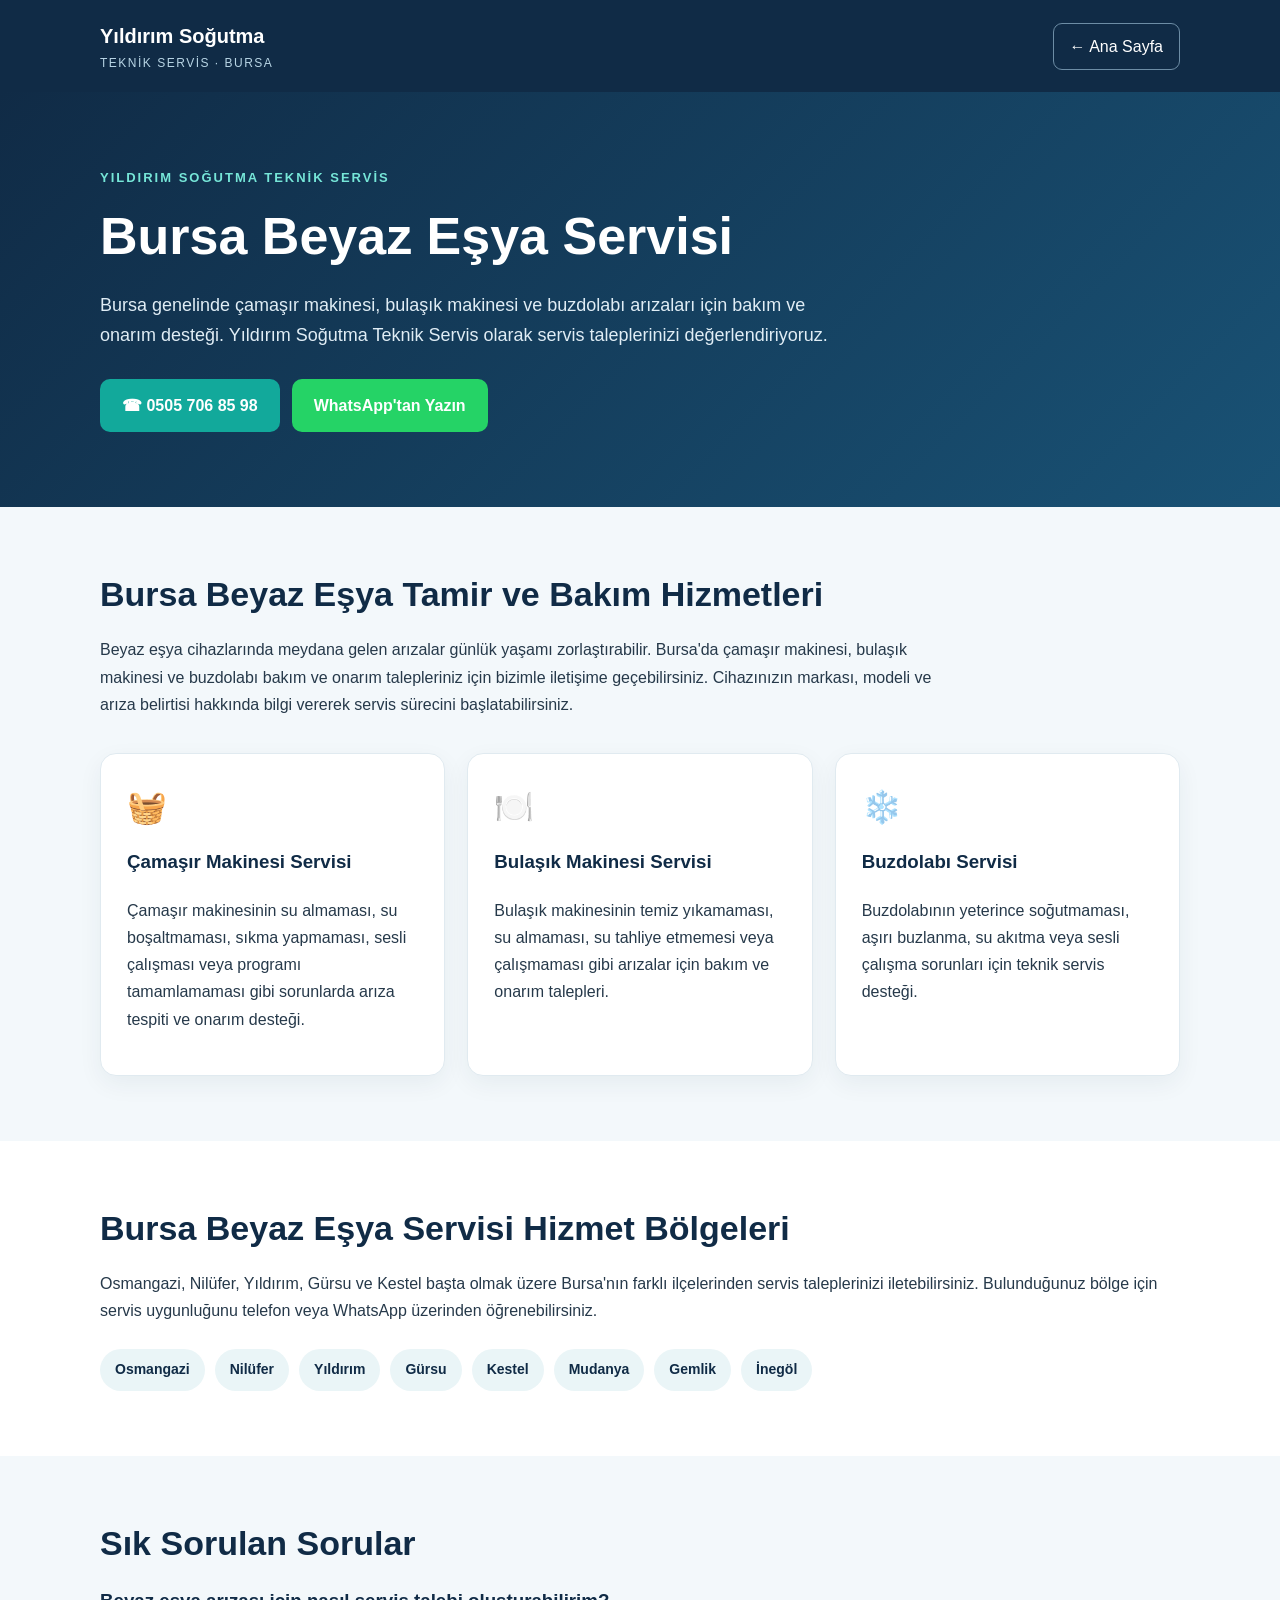
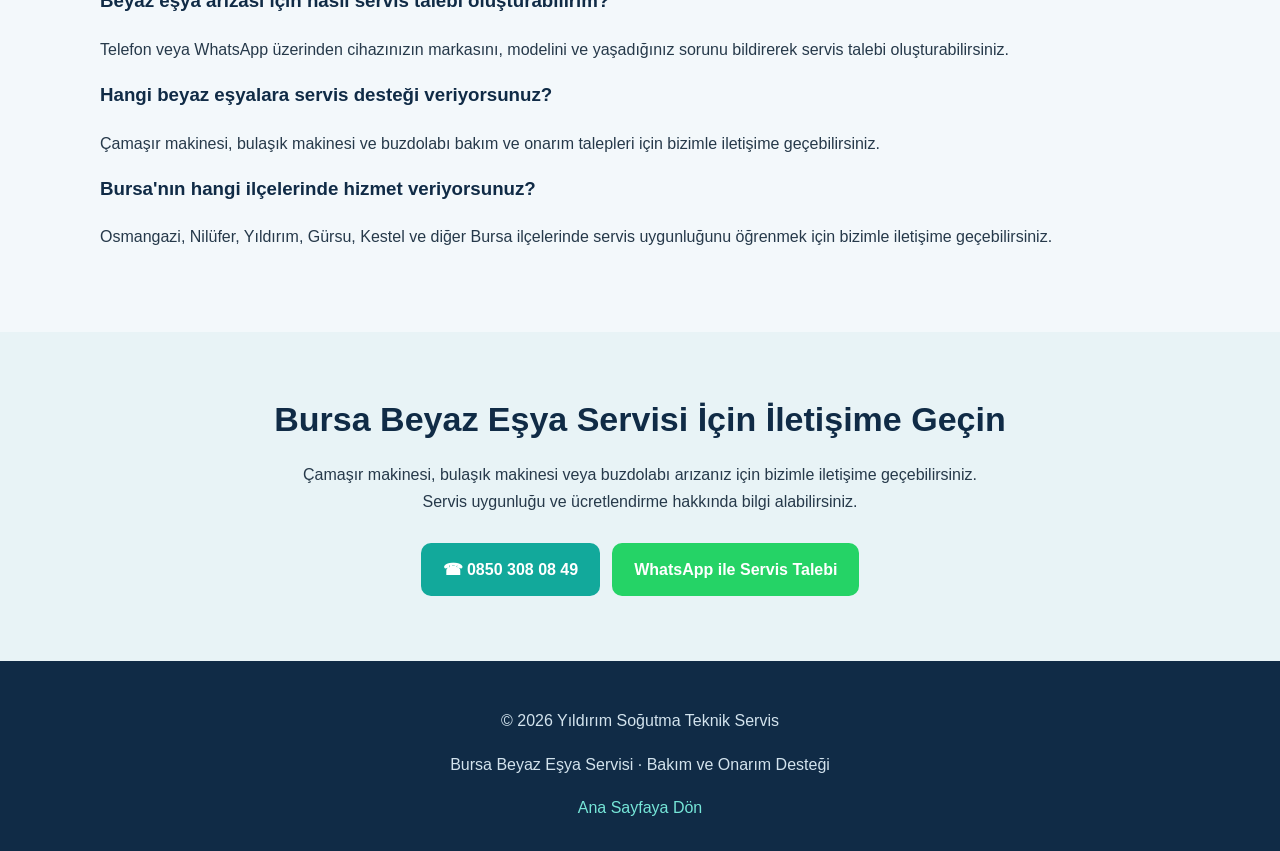
==== beyaz-esya-servisi.html @ d445e80f "Create beyaz-esya-servisi.html" ====
<!DOCTYPE html>
<html lang="tr">
<head>
  <meta charset="UTF-8">
  <meta name="viewport" content="width=device-width, initial-scale=1">

  <title>Bursa Beyaz Eşya Servisi | Yıldırım Soğutma Teknik Servis</title>

  <meta name="description" content="Bursa beyaz eşya servisi. Yıldırım Soğutma Teknik Servis ile çamaşır makinesi, bulaşık makinesi ve buzdolabı arıza, bakım ve onarım desteği.">

  <meta name="robots" content="index,follow">

  <link rel="canonical" href="https://bursabeyazesyaservisi.tr/beyaz-esya-servisi.html">

  <meta property="og:type" content="website">
  <meta property="og:locale" content="tr_TR">
  <meta property="og:title" content="Bursa Beyaz Eşya Servisi | Yıldırım Soğutma Teknik Servis">
  <meta property="og:description" content="Bursa genelinde çamaşır makinesi, bulaşık makinesi ve buzdolabı bakım ve onarım desteği.">
  <meta property="og:url" content="https://bursabeyazesyaservisi.tr/beyaz-esya-servisi.html">

  <style>
    :root {
      --navy: #102b46;
      --blue: #173e60;
      --teal: #12a99b;
      --light: #f3f8fb;
      --text: #26394a;
      --white: #ffffff;
    }

    * {
      box-sizing: border-box;
    }

    html {
      scroll-behavior: smooth;
    }

    body {
      margin: 0;
      font-family: Arial, Helvetica, sans-serif;
      background: var(--light);
      color: var(--text);
      line-height: 1.7;
    }

    a {
      text-decoration: none;
    }

    .container {
      max-width: 1120px;
      margin: auto;
      padding: 0 20px;
    }

    header {
      background: var(--navy);
      color: white;
      padding: 19px 0;
    }

    .header-inner {
      display: flex;
      align-items: center;
      justify-content: space-between;
      gap: 20px;
      flex-wrap: wrap;
    }

    .brand {
      color: white;
      font-size: 20px;
      font-weight: bold;
    }

    .brand small {
      display: block;
      font-size: 12px;
      font-weight: normal;
      letter-spacing: 1.5px;
      color: #b8d5e5;
    }

    .back-link {
      color: white;
      border: 1px solid #6d8da5;
      padding: 9px 16px;
      border-radius: 9px;
    }

    .hero {
      background: linear-gradient(135deg, #102b46, #195275);
      color: white;
      padding: 75px 0;
    }

    .eyebrow {
      color: #76e6d8;
      font-size: 13px;
      font-weight: bold;
      letter-spacing: 2px;
    }

    h1 {
      font-size: clamp(32px, 5vw, 52px);
      line-height: 1.2;
      margin: 16px 0 22px;
    }

    .hero p {
      max-width: 760px;
      font-size: 18px;
      color: #e0edf5;
    }

    .buttons {
      display: flex;
      gap: 12px;
      flex-wrap: wrap;
      margin-top: 28px;
    }

    .btn {
      display: inline-block;
      padding: 13px 22px;
      border-radius: 10px;
      font-weight: bold;
    }

    .btn-phone {
      background: var(--teal);
      color: white;
    }

    .btn-wa {
      background: #25d366;
      color: white;
    }

    section.content {
      padding: 65px 0;
    }

    h2 {
      color: var(--navy);
      font-size: clamp(25px, 3vw, 34px);
      line-height: 1.3;
      margin: 0 0 20px;
    }

    h3 {
      color: var(--navy);
      margin-top: 0;
    }

    .intro {
      max-width: 850px;
      margin-bottom: 35px;
    }

    .grid {
      display: grid;
      grid-template-columns: repeat(3, 1fr);
      gap: 22px;
    }

    .card {
      background: white;
      border: 1px solid #e0eaf0;
      border-radius: 16px;
      padding: 26px;
      box-shadow: 0 8px 24px rgba(16,43,70,.06);
    }

    .card-icon {
      font-size: 32px;
      margin-bottom: 12px;
    }

    .area {
      background: white;
    }

    .area-list {
      display: flex;
      flex-wrap: wrap;
      gap: 10px;
      margin-top: 25px;
    }

    .area-list span {
      padding: 9px 15px;
      border-radius: 30px;
      background: #eaf5f7;
      color: var(--navy);
      font-weight: bold;
      font-size: 14px;
    }

    .contact {
      background: #e8f3f6;
      text-align: center;
    }

    .contact p {
      max-width: 700px;
      margin: 0 auto;
    }

    .contact .buttons {
      justify-content: center;
    }

    footer {
      background: var(--navy);
      color: #d3e3ed;
      padding: 30px 0;
      text-align: center;
    }

    footer a {
      color: #76e6d8;
    }

    @media (max-width: 768px) {
      .grid {
        grid-template-columns: 1fr;
      }

      .hero {
        padding: 50px 0;
      }

      .hero p {
        font-size: 16px;
      }

      .header-inner {
        align-items: flex-start;
      }

      .buttons {
        flex-direction: column;
      }

      .btn {
        text-align: center;
      }
    }
  </style>
</head>

<body>

<header>
  <div class="container header-inner">
    <a class="brand" href="index.html">
      Yıldırım Soğutma
      <small>TEKNİK SERVİS · BURSA</small>
    </a>

    <a class="back-link" href="index.html">
      ← Ana Sayfa
    </a>
  </div>
</header>

<main>

  <section class="hero">
    <div class="container">
      <div class="eyebrow">YILDIRIM SOĞUTMA TEKNİK SERVİS</div>

      <h1>Bursa Beyaz Eşya Servisi</h1>

      <p>
        Bursa genelinde çamaşır makinesi, bulaşık makinesi
        ve buzdolabı arızaları için bakım ve onarım desteği.
        Yıldırım Soğutma Teknik Servis olarak servis
        taleplerinizi değerlendiriyoruz.
      </p>

      <div class="buttons">
        <a class="btn btn-phone" href="tel:+905057068598">
          ☎ 0505 706 85 98
        </a>

        <a class="btn btn-wa"
           href="https://wa.me/905057068598"
           target="_blank"
           rel="noopener">
          WhatsApp'tan Yazın
        </a>
      </div>
    </div>
  </section>

  <section class="content">
    <div class="container">
      <h2>Bursa Beyaz Eşya Tamir ve Bakım Hizmetleri</h2>

      <p class="intro">
        Beyaz eşya cihazlarında meydana gelen arızalar
        günlük yaşamı zorlaştırabilir. Bursa'da
        çamaşır makinesi, bulaşık makinesi ve buzdolabı
        bakım ve onarım talepleriniz için bizimle
        iletişime geçebilirsiniz. Cihazınızın markası,
        modeli ve arıza belirtisi hakkında bilgi vererek
        servis sürecini başlatabilirsiniz.
      </p>

      <div class="grid">

        <article class="card">
          <div class="card-icon">🧺</div>
          <h3>Çamaşır Makinesi Servisi</h3>
          <p>
            Çamaşır makinesinin su almaması, su boşaltmaması,
            sıkma yapmaması, sesli çalışması veya
            programı tamamlamaması gibi sorunlarda
            arıza tespiti ve onarım desteği.
          </p>
        </article>

        <article class="card">
          <div class="card-icon">🍽️</div>
          <h3>Bulaşık Makinesi Servisi</h3>
          <p>
            Bulaşık makinesinin temiz yıkamaması,
            su almaması, su tahliye etmemesi veya
            çalışmaması gibi arızalar için
            bakım ve onarım talepleri.
          </p>
        </article>

        <article class="card">
          <div class="card-icon">❄️</div>
          <h3>Buzdolabı Servisi</h3>
          <p>
            Buzdolabının yeterince soğutmaması,
            aşırı buzlanma, su akıtma veya
            sesli çalışma sorunları için
            teknik servis desteği.
          </p>
        </article>

      </div>
    </div>
  </section>

  <section class="content area">
    <div class="container">
      <h2>Bursa Beyaz Eşya Servisi Hizmet Bölgeleri</h2>

      <p>
        Osmangazi, Nilüfer, Yıldırım, Gürsu ve Kestel
        başta olmak üzere Bursa'nın farklı ilçelerinden
        servis taleplerinizi iletebilirsiniz.
        Bulunduğunuz bölge için servis uygunluğunu
        telefon veya WhatsApp üzerinden öğrenebilirsiniz.
      </p>

      <div class="area-list">
        <span>Osmangazi</span>
        <span>Nilüfer</span>
        <span>Yıldırım</span>
        <span>Gürsu</span>
        <span>Kestel</span>
        <span>Mudanya</span>
        <span>Gemlik</span>
        <span>İnegöl</span>
      </div>
    </div>
  </section>

  <section class="content">
    <div class="container">
      <h2>Sık Sorulan Sorular</h2>

      <h3>Beyaz eşya arızası için nasıl servis talebi oluşturabilirim?</h3>
      <p>
        Telefon veya WhatsApp üzerinden cihazınızın
        markasını, modelini ve yaşadığınız sorunu
        bildirerek servis talebi oluşturabilirsiniz.
      </p>

      <h3>Hangi beyaz eşyalara servis desteği veriyorsunuz?</h3>
      <p>
        Çamaşır makinesi, bulaşık makinesi ve
        buzdolabı bakım ve onarım talepleri
        için bizimle iletişime geçebilirsiniz.
      </p>

      <h3>Bursa'nın hangi ilçelerinde hizmet veriyorsunuz?</h3>
      <p>
        Osmangazi, Nilüfer, Yıldırım, Gürsu,
        Kestel ve diğer Bursa ilçelerinde
        servis uygunluğunu öğrenmek için
        bizimle iletişime geçebilirsiniz.
      </p>
    </div>
  </section>

  <section class="content contact">
    <div class="container">
      <h2>Bursa Beyaz Eşya Servisi İçin İletişime Geçin</h2>

      <p>
        Çamaşır makinesi, bulaşık makinesi veya
        buzdolabı arızanız için bizimle iletişime
        geçebilirsiniz. Servis uygunluğu ve
        ücretlendirme hakkında bilgi alabilirsiniz.
      </p>

      <div class="buttons">
        <a class="btn btn-phone" href="tel:+908503080849">
          ☎ 0850 308 08 49
        </a>

        <a class="btn btn-wa"
           href="https://wa.me/905057068598"
           target="_blank"
           rel="noopener">
          WhatsApp ile Servis Talebi
        </a>
      </div>
    </div>
  </section>

</main>

<footer>
  <div class="container">
    <p>© 2026 Yıldırım Soğutma Teknik Servis</p>
    <p>Bursa Beyaz Eşya Servisi · Bakım ve Onarım Desteği</p>
    <a href="index.html">Ana Sayfaya Dön</a>
  </div>
</footer>

</body>
</html>
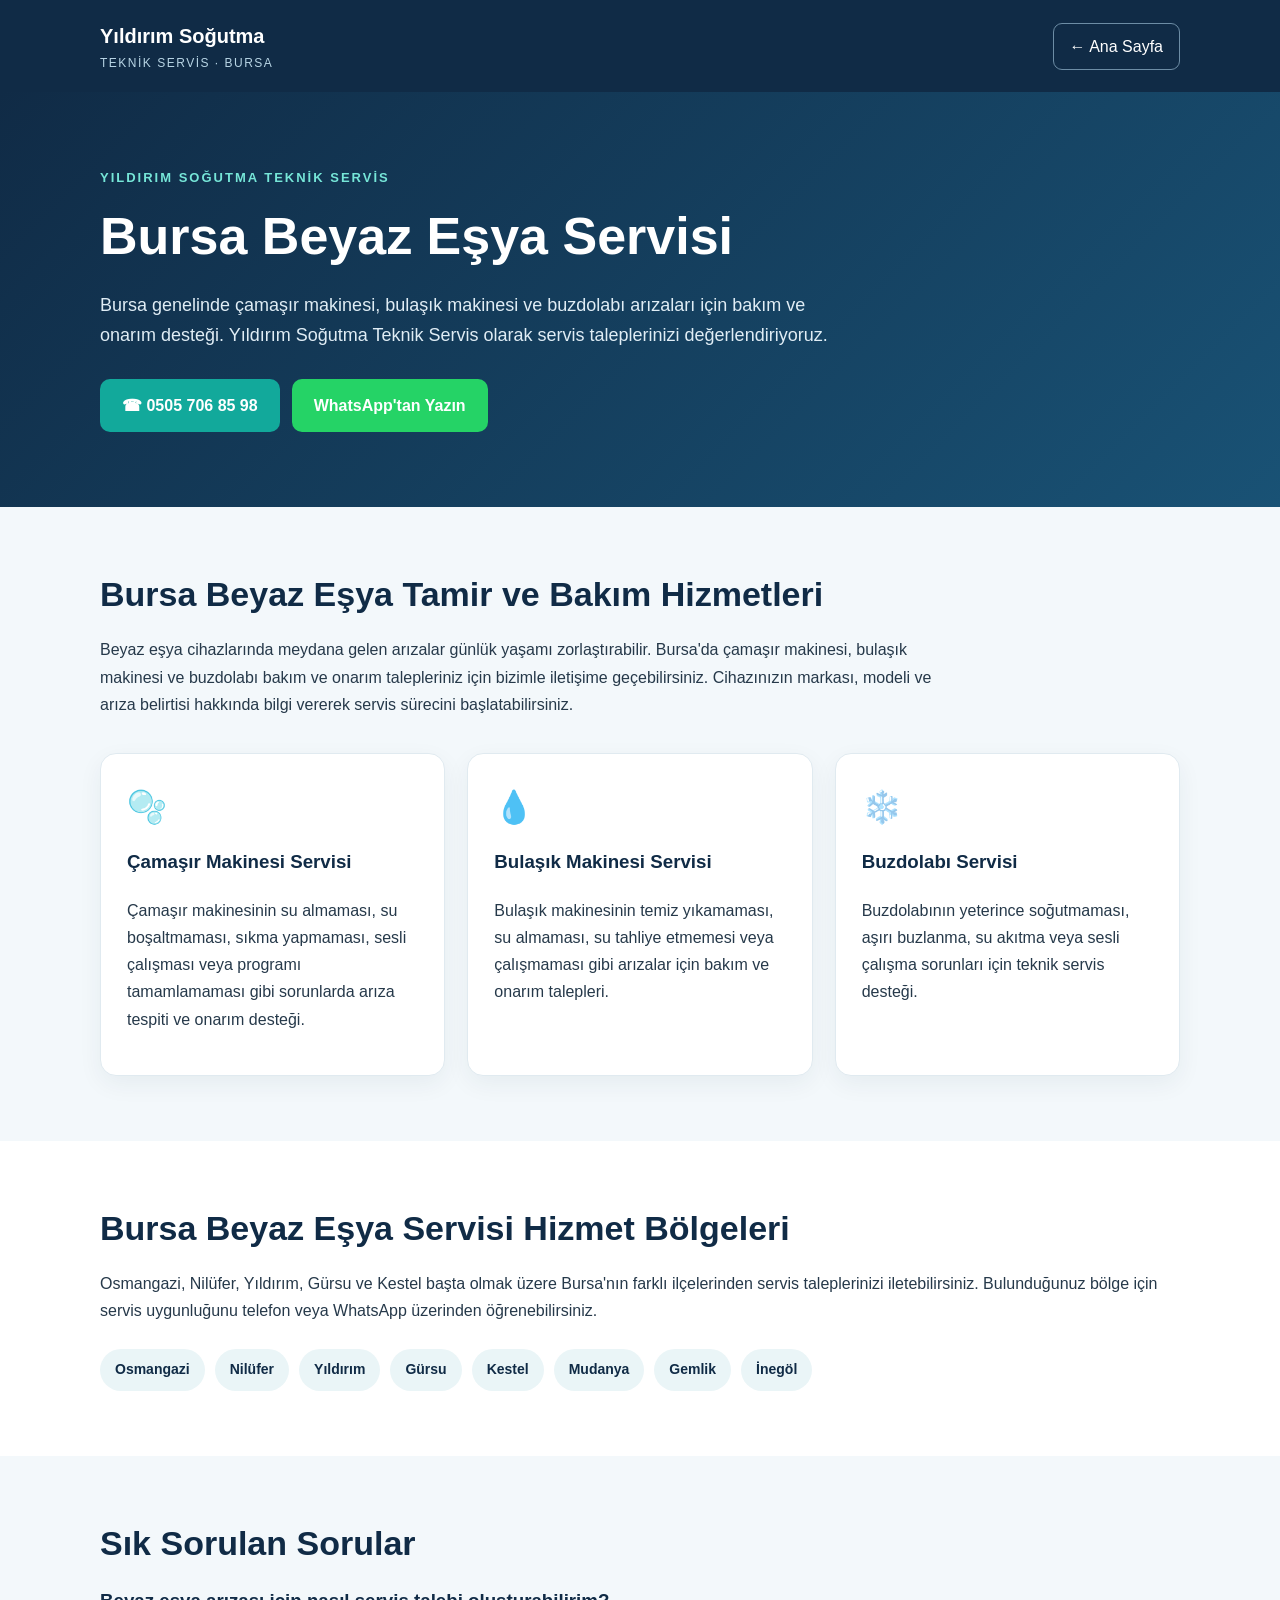
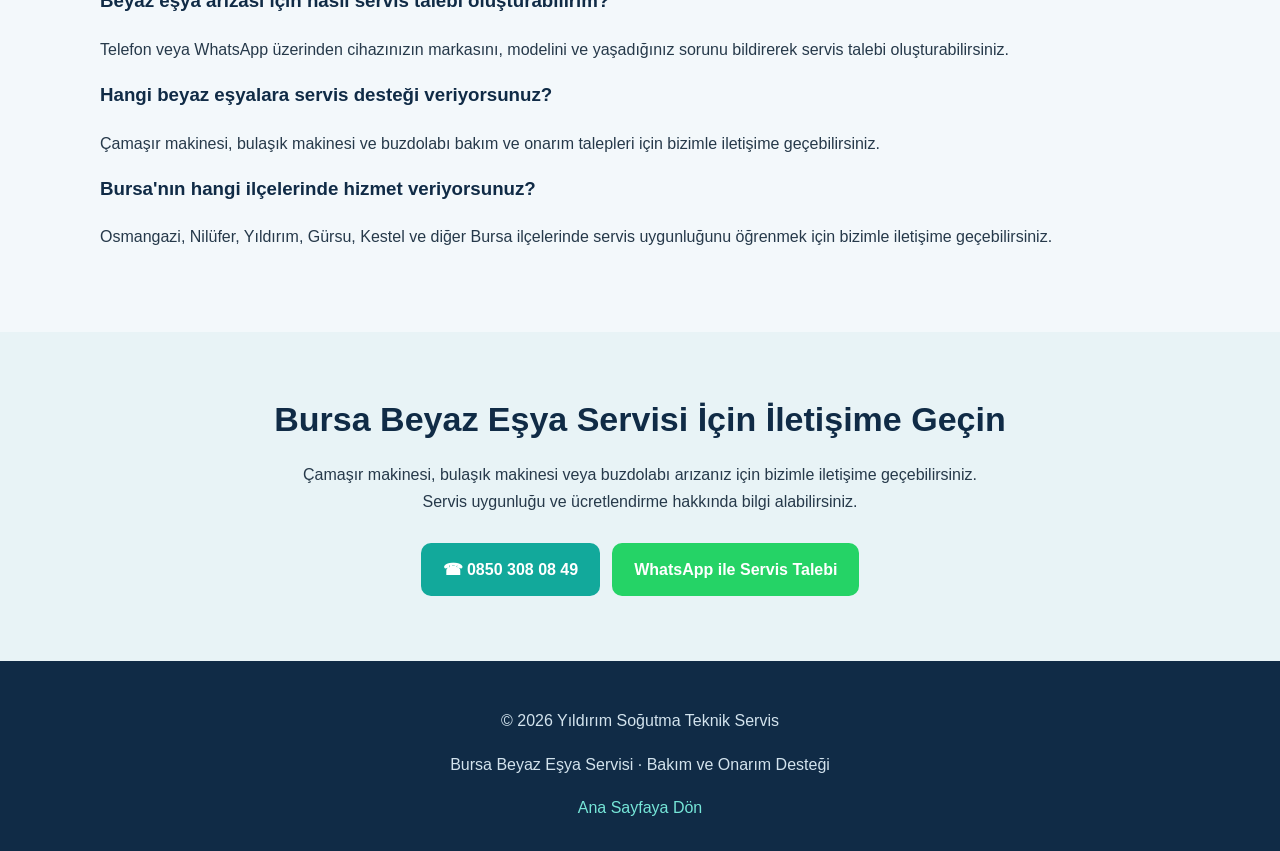
==== commit aefe11b2: "Update beyaz-esya-servisi.html" ====
--- a/beyaz-esya-servisi.html
+++ b/beyaz-esya-servisi.html
@@ -313,7 +313,7 @@
       <div class="grid">
 
         <article class="card">
-          <div class="card-icon">🧺</div>
+<div class="card-icon">🫧</div>
           <h3>Çamaşır Makinesi Servisi</h3>
           <p>
             Çamaşır makinesinin su almaması, su boşaltmaması,
@@ -324,7 +324,7 @@
         </article>
 
         <article class="card">
-          <div class="card-icon">🍽️</div>
+<div class="card-icon">💧</div>
           <h3>Bulaşık Makinesi Servisi</h3>
           <p>
             Bulaşık makinesinin temiz yıkamaması,
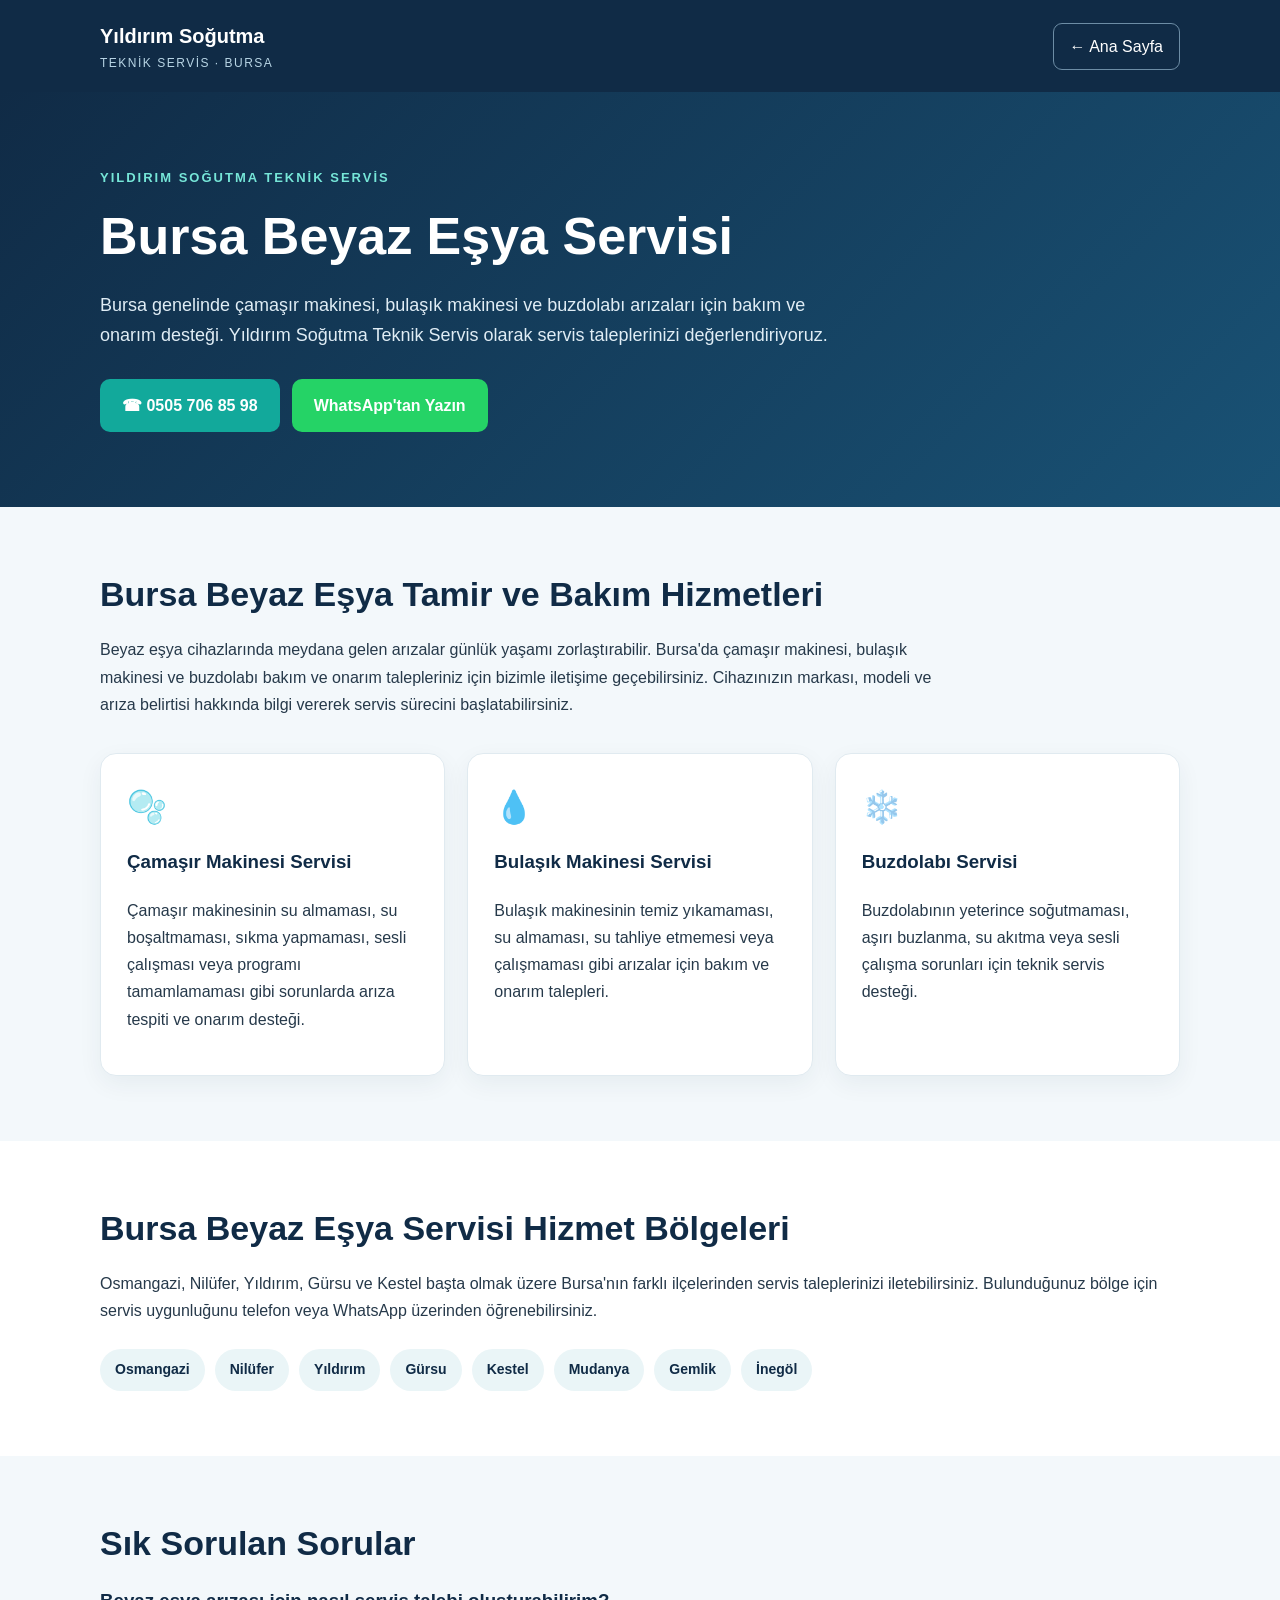
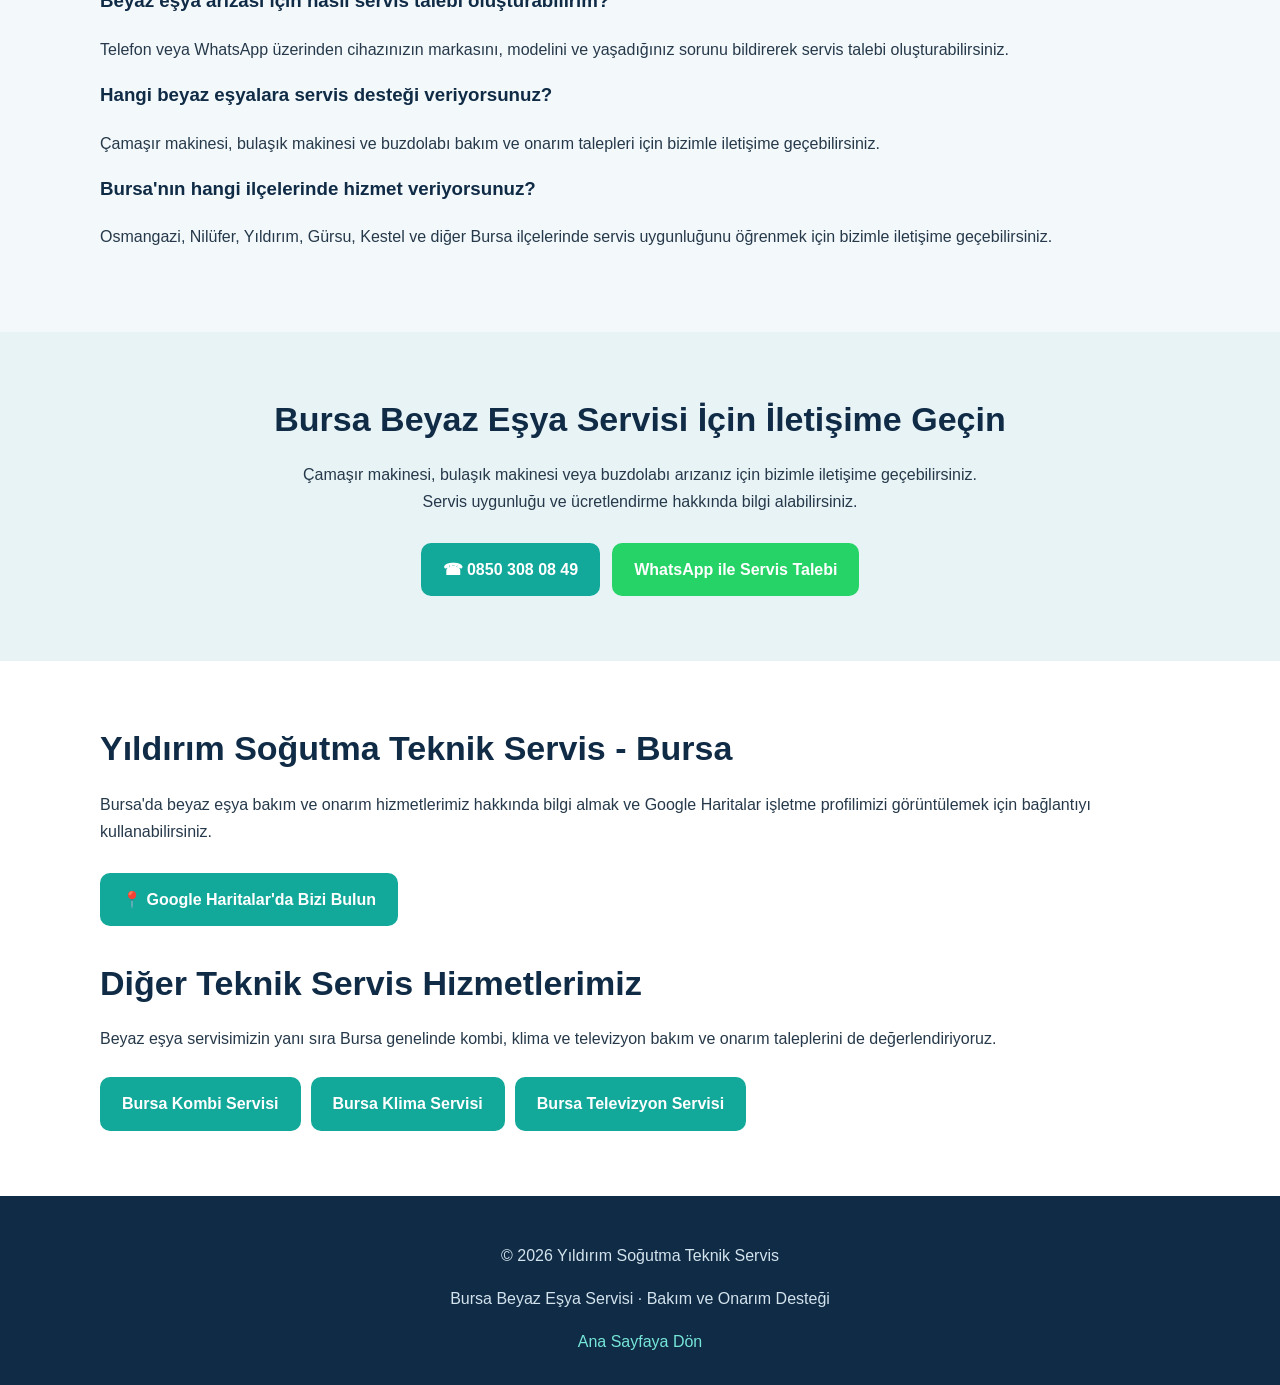
==== commit d70ef88f: "Update beyaz-esya-servisi.html" ====
--- a/beyaz-esya-servisi.html
+++ b/beyaz-esya-servisi.html
@@ -428,6 +428,56 @@
     </div>
   </section>
 
+<section class="content" style="background:#ffffff;">
+  <div class="container">
+    <h2>Yıldırım Soğutma Teknik Servis - Bursa</h2>
+
+    <p>
+      Bursa'da beyaz eşya bakım ve onarım
+      hizmetlerimiz hakkında bilgi almak
+      ve Google Haritalar işletme profilimizi
+      görüntülemek için bağlantıyı kullanabilirsiniz.
+    </p>
+
+    <div class="buttons">
+      <a class="btn btn-phone"
+         href="https://share.google/vYoqN0vPF4rA6oPTm"
+         target="_blank"
+         rel="noopener noreferrer">
+        📍 Google Haritalar'da Bizi Bulun
+      </a>
+    </div>
+
+    <h2 style="margin-top:35px;">
+      Diğer Teknik Servis Hizmetlerimiz
+    </h2>
+
+    <p>
+      Beyaz eşya servisimizin yanı sıra
+      Bursa genelinde kombi, klima ve
+      televizyon bakım ve onarım
+      taleplerini de değerlendiriyoruz.
+    </p>
+
+    <div class="area-list">
+      <a href="kombi-servisi.html"
+         class="btn btn-phone">
+        Bursa Kombi Servisi
+      </a>
+
+      <a href="klima-servisi.html"
+         class="btn btn-phone">
+        Bursa Klima Servisi
+      </a>
+
+      <a href="televizyon-servisi.html"
+         class="btn btn-phone">
+        Bursa Televizyon Servisi
+      </a>
+    </div>
+    </div>
+</section>
+
 </main>
 
 <footer>
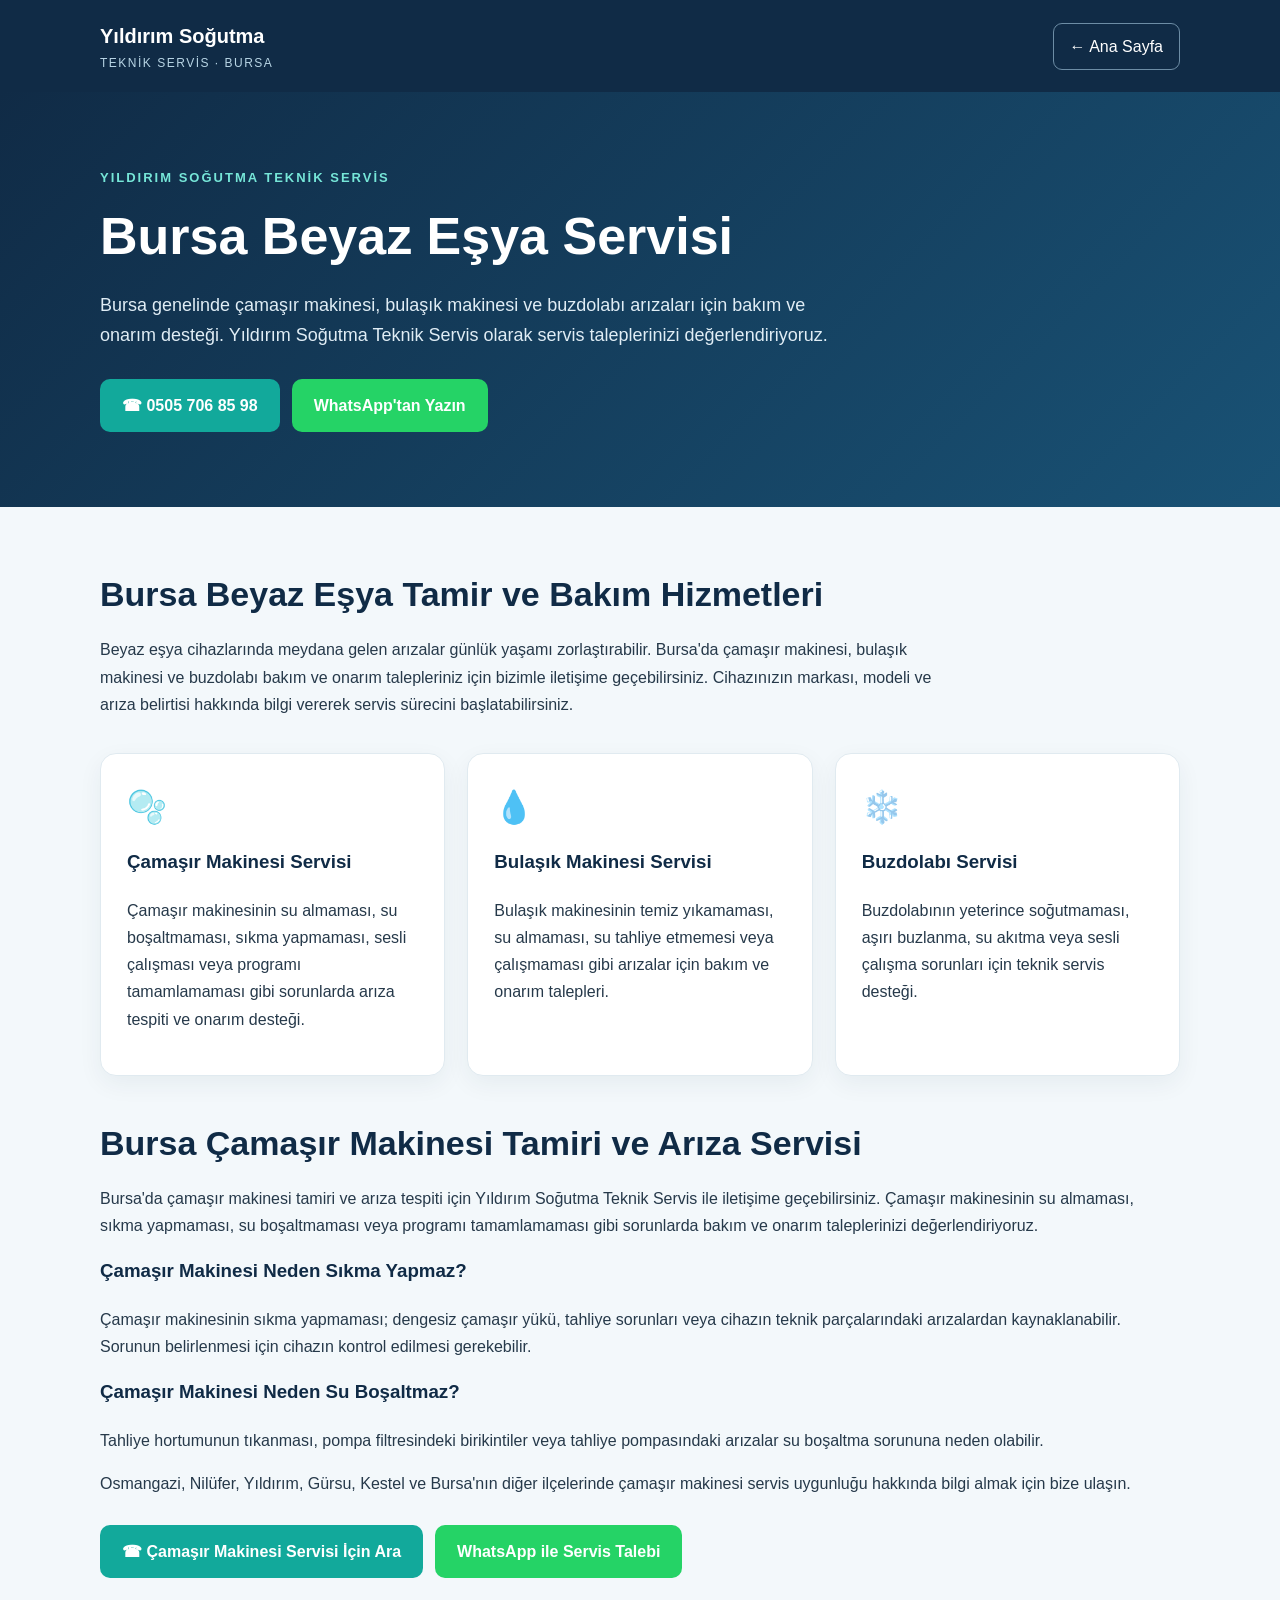
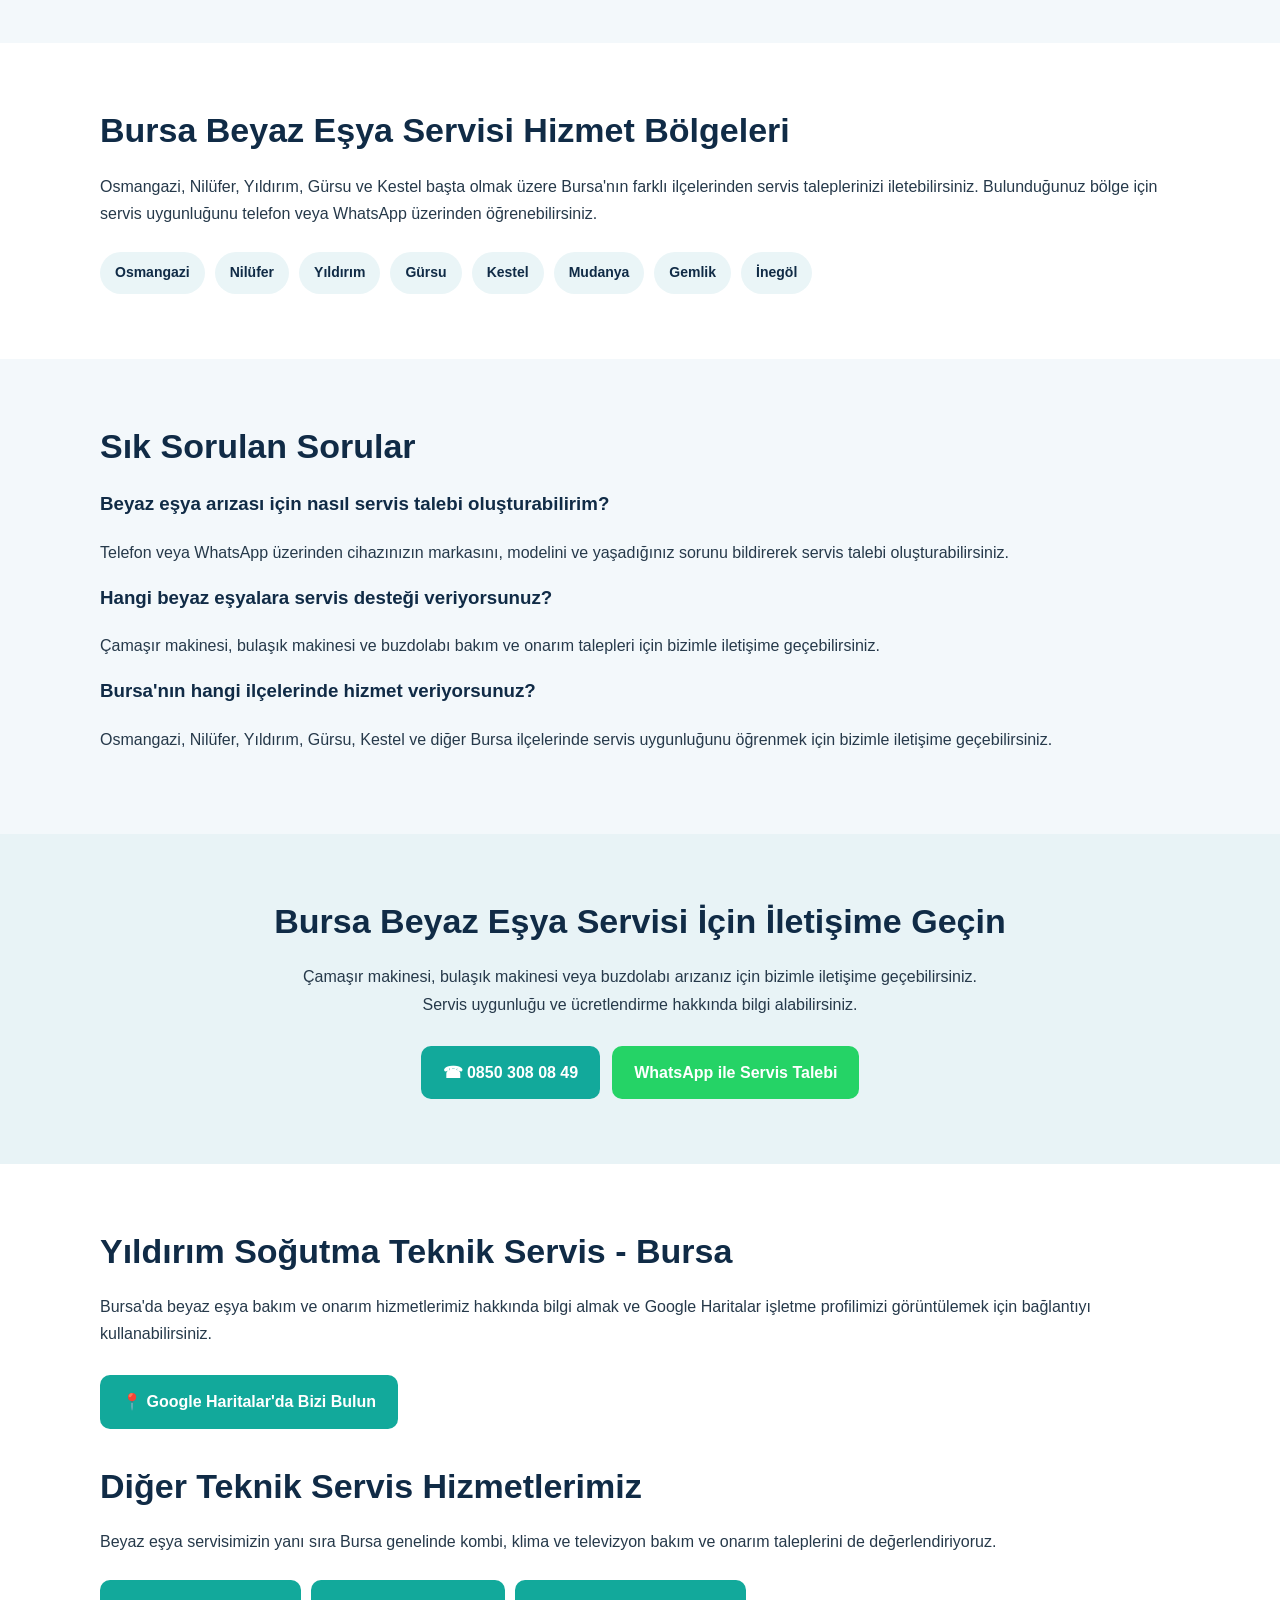
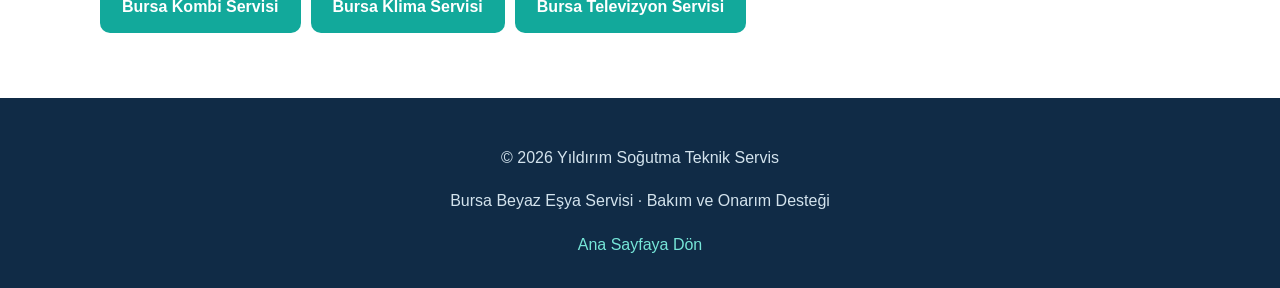
==== commit 760f3864: "Update beyaz-esya-servisi.html" ====
--- a/beyaz-esya-servisi.html
+++ b/beyaz-esya-servisi.html
@@ -346,6 +346,60 @@
         </article>
 
       </div>
+      
+<div style="margin-top:45px;">
+  <h2>Bursa Çamaşır Makinesi Tamiri ve Arıza Servisi</h2>
+
+  <p>
+    Bursa'da çamaşır makinesi tamiri ve arıza
+    tespiti için Yıldırım Soğutma Teknik Servis
+    ile iletişime geçebilirsiniz. Çamaşır
+    makinesinin su almaması, sıkma yapmaması,
+    su boşaltmaması veya programı tamamlamaması
+    gibi sorunlarda bakım ve onarım taleplerinizi
+    değerlendiriyoruz.
+  </p>
+
+  <h3>Çamaşır Makinesi Neden Sıkma Yapmaz?</h3>
+  <p>
+    Çamaşır makinesinin sıkma yapmaması;
+    dengesiz çamaşır yükü, tahliye sorunları
+    veya cihazın teknik parçalarındaki
+    arızalardan kaynaklanabilir. Sorunun
+    belirlenmesi için cihazın kontrol
+    edilmesi gerekebilir.
+  </p>
+
+  <h3>Çamaşır Makinesi Neden Su Boşaltmaz?</h3>
+  <p>
+    Tahliye hortumunun tıkanması, pompa
+    filtresindeki birikintiler veya tahliye
+    pompasındaki arızalar su boşaltma
+    sorununa neden olabilir.
+  </p>
+
+  <p>
+    Osmangazi, Nilüfer, Yıldırım, Gürsu,
+    Kestel ve Bursa'nın diğer ilçelerinde
+    çamaşır makinesi servis uygunluğu
+    hakkında bilgi almak için bize ulaşın.
+  </p>
+
+  <div class="buttons">
+    <a class="btn btn-phone"
+       href="tel:+905057068598">
+      ☎ Çamaşır Makinesi Servisi İçin Ara
+    </a>
+
+    <a class="btn btn-wa"
+       href="https://wa.me/905057068598?text=Bursa%20%C3%A7ama%C5%9F%C4%B1r%20makinesi%20tamiri%20i%C3%A7in%20bilgi%20almak%20istiyorum."
+       target="_blank"
+       rel="noopener noreferrer">
+      WhatsApp ile Servis Talebi
+    </a>
+  </div>
+</div>
+
     </div>
   </section>
 
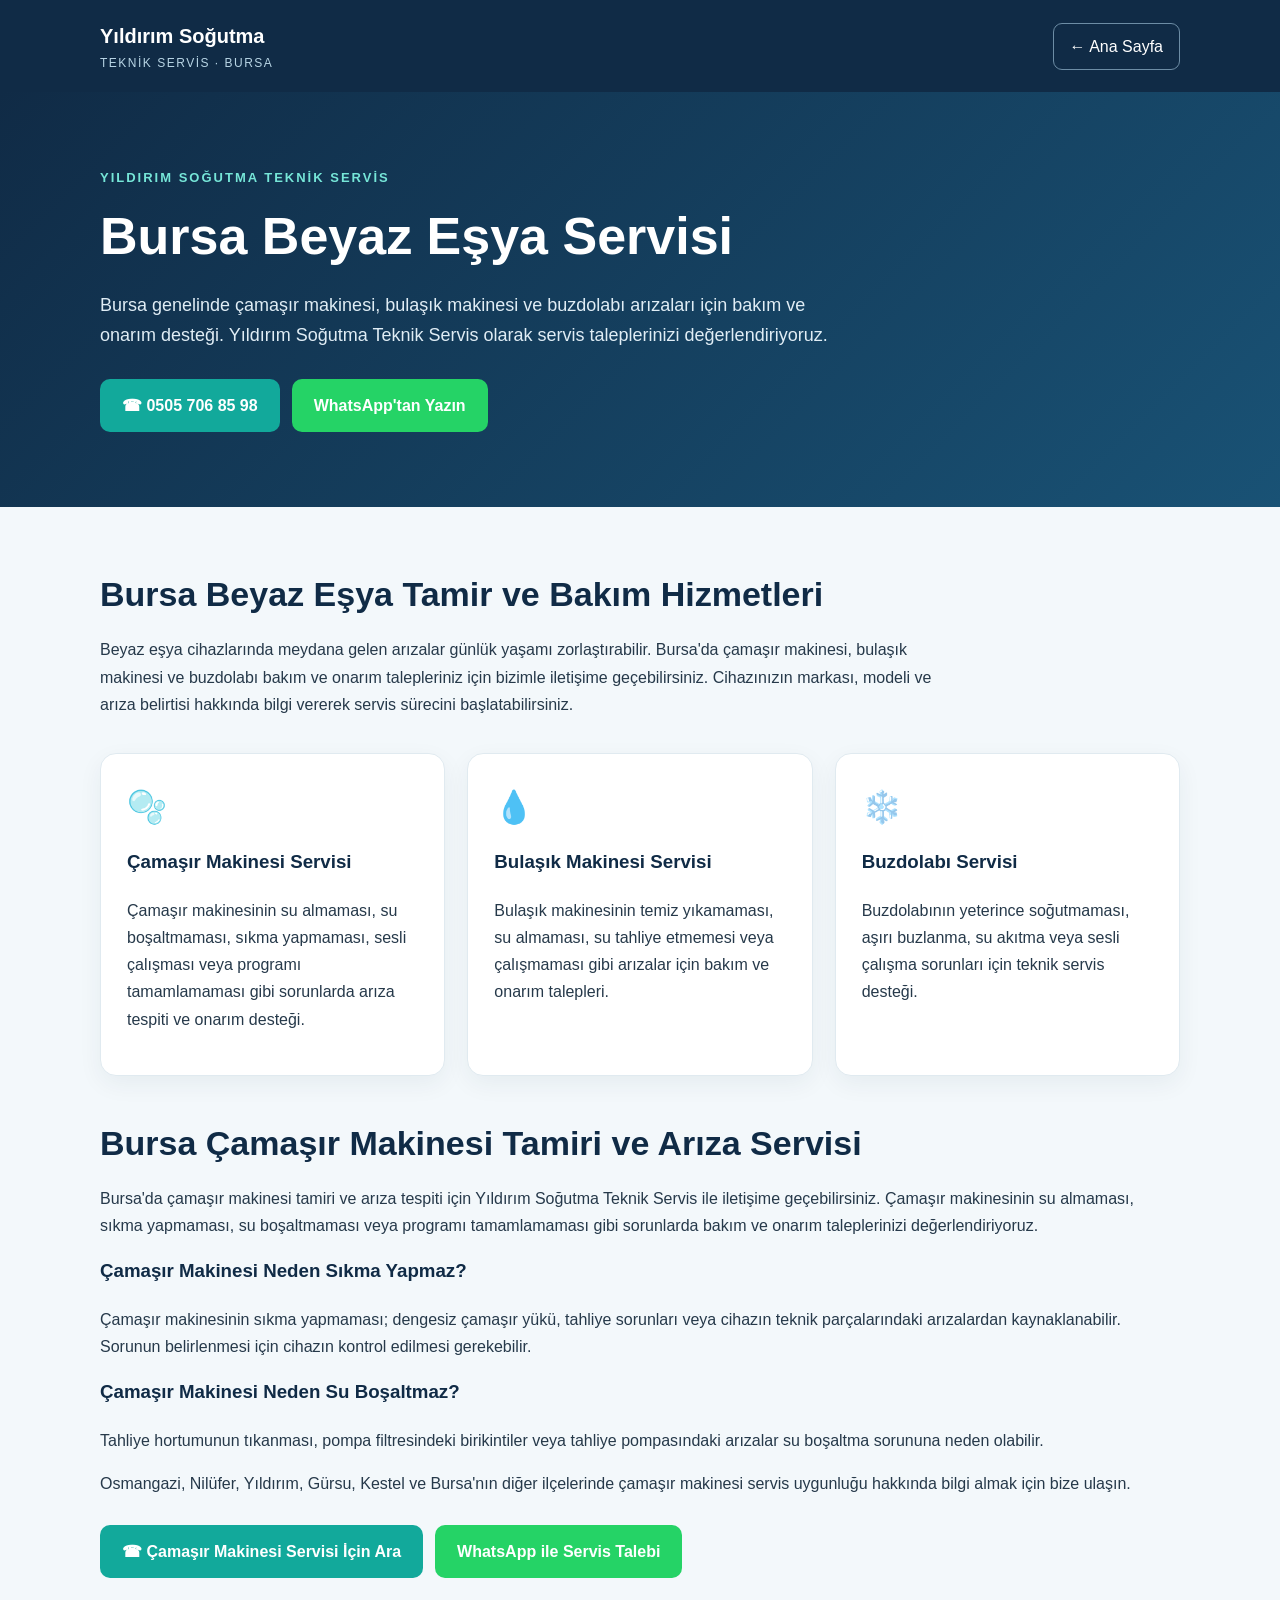
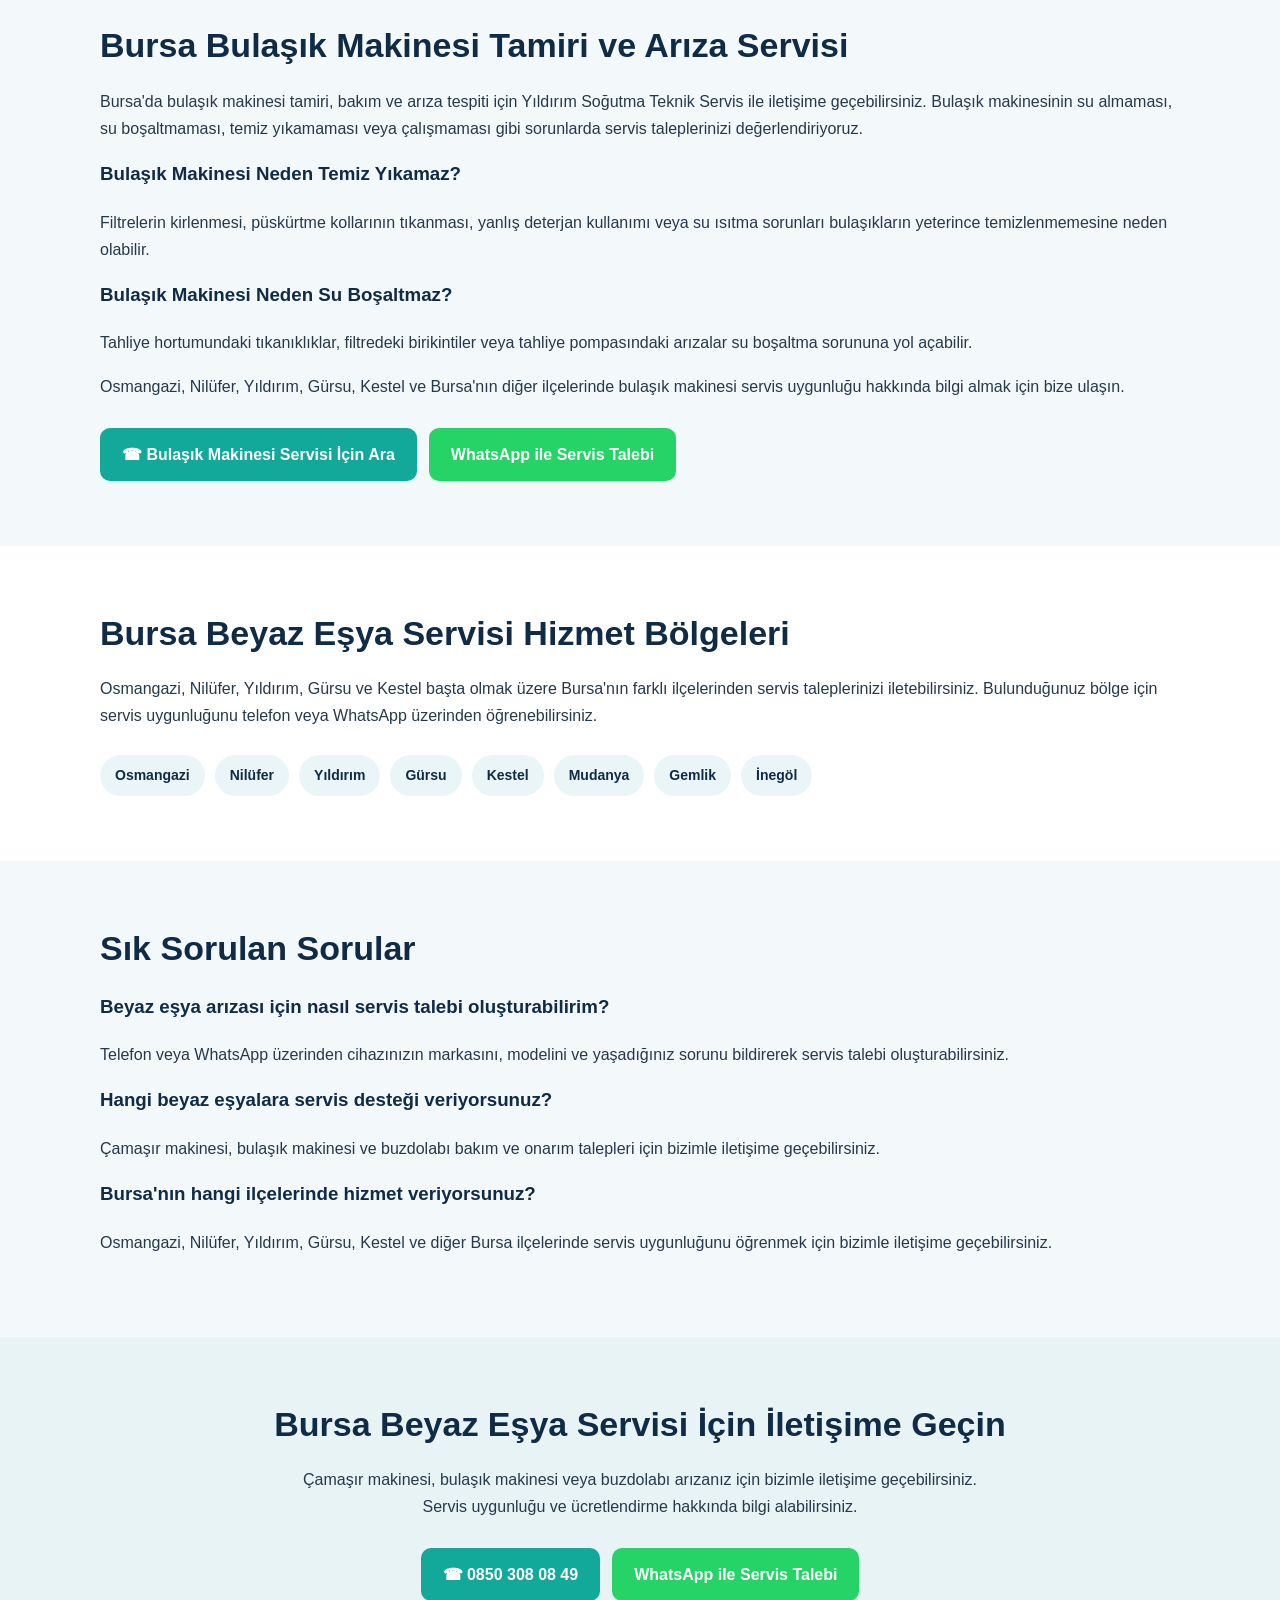
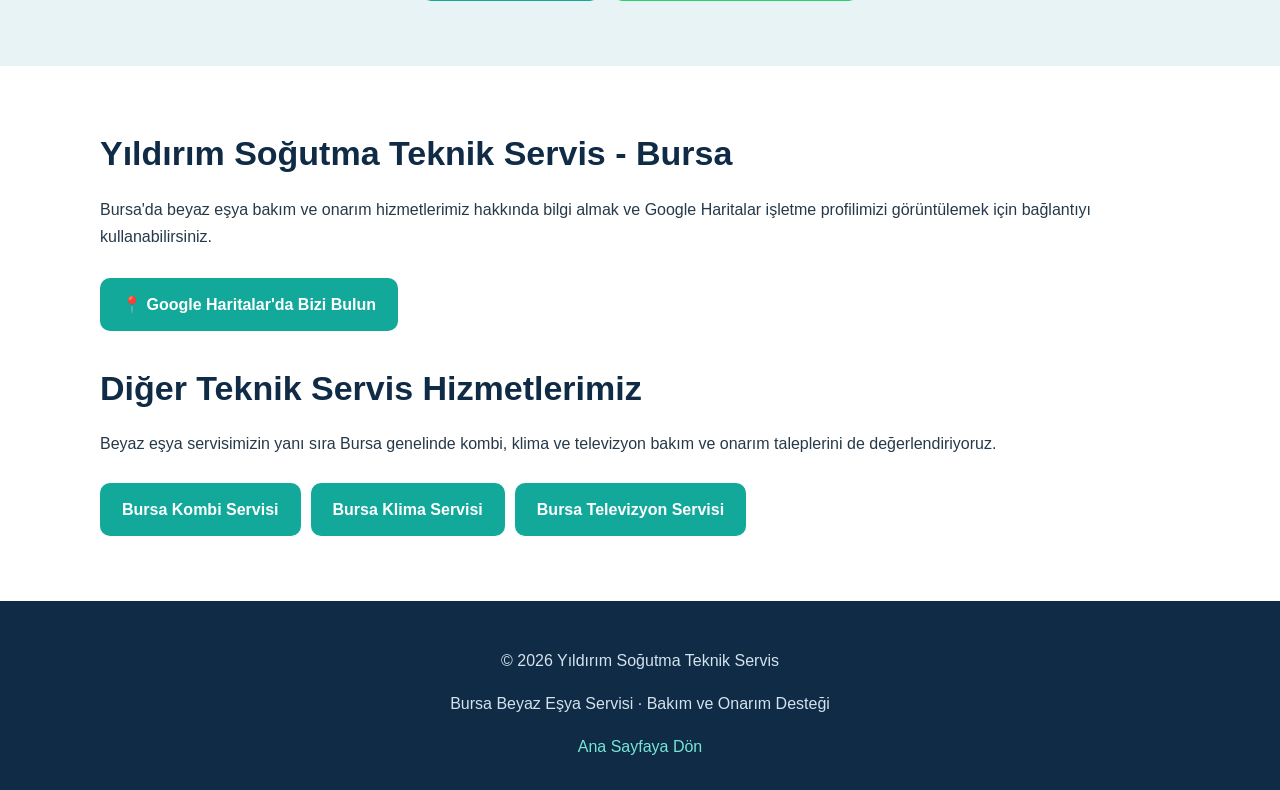
==== commit 3db4a975: "Update beyaz-esya-servisi.html" ====
--- a/beyaz-esya-servisi.html
+++ b/beyaz-esya-servisi.html
@@ -400,6 +400,57 @@
   </div>
 </div>
 
+<div style="margin-top:45px;">
+  <h2>Bursa Bulaşık Makinesi Tamiri ve Arıza Servisi</h2>
+
+  <p>
+    Bursa'da bulaşık makinesi tamiri, bakım ve
+    arıza tespiti için Yıldırım Soğutma Teknik
+    Servis ile iletişime geçebilirsiniz.
+    Bulaşık makinesinin su almaması, su
+    boşaltmaması, temiz yıkamaması veya
+    çalışmaması gibi sorunlarda servis
+    taleplerinizi değerlendiriyoruz.
+  </p>
+
+  <h3>Bulaşık Makinesi Neden Temiz Yıkamaz?</h3>
+  <p>
+    Filtrelerin kirlenmesi, püskürtme kollarının
+    tıkanması, yanlış deterjan kullanımı veya
+    su ısıtma sorunları bulaşıkların yeterince
+    temizlenmemesine neden olabilir.
+  </p>
+
+  <h3>Bulaşık Makinesi Neden Su Boşaltmaz?</h3>
+  <p>
+    Tahliye hortumundaki tıkanıklıklar,
+    filtredeki birikintiler veya tahliye
+    pompasındaki arızalar su boşaltma
+    sorununa yol açabilir.
+  </p>
+
+  <p>
+    Osmangazi, Nilüfer, Yıldırım, Gürsu,
+    Kestel ve Bursa'nın diğer ilçelerinde
+    bulaşık makinesi servis uygunluğu
+    hakkında bilgi almak için bize ulaşın.
+  </p>
+
+  <div class="buttons">
+    <a class="btn btn-phone"
+       href="tel:+905057068598">
+      ☎ Bulaşık Makinesi Servisi İçin Ara
+    </a>
+
+    <a class="btn btn-wa"
+       href="https://wa.me/905057068598?text=Bursa%20bula%C5%9F%C4%B1k%20makinesi%20tamiri%20i%C3%A7in%20bilgi%20almak%20istiyorum."
+       target="_blank"
+       rel="noopener noreferrer">
+      WhatsApp ile Servis Talebi
+    </a>
+  </div>
+</div>
+
     </div>
   </section>
 
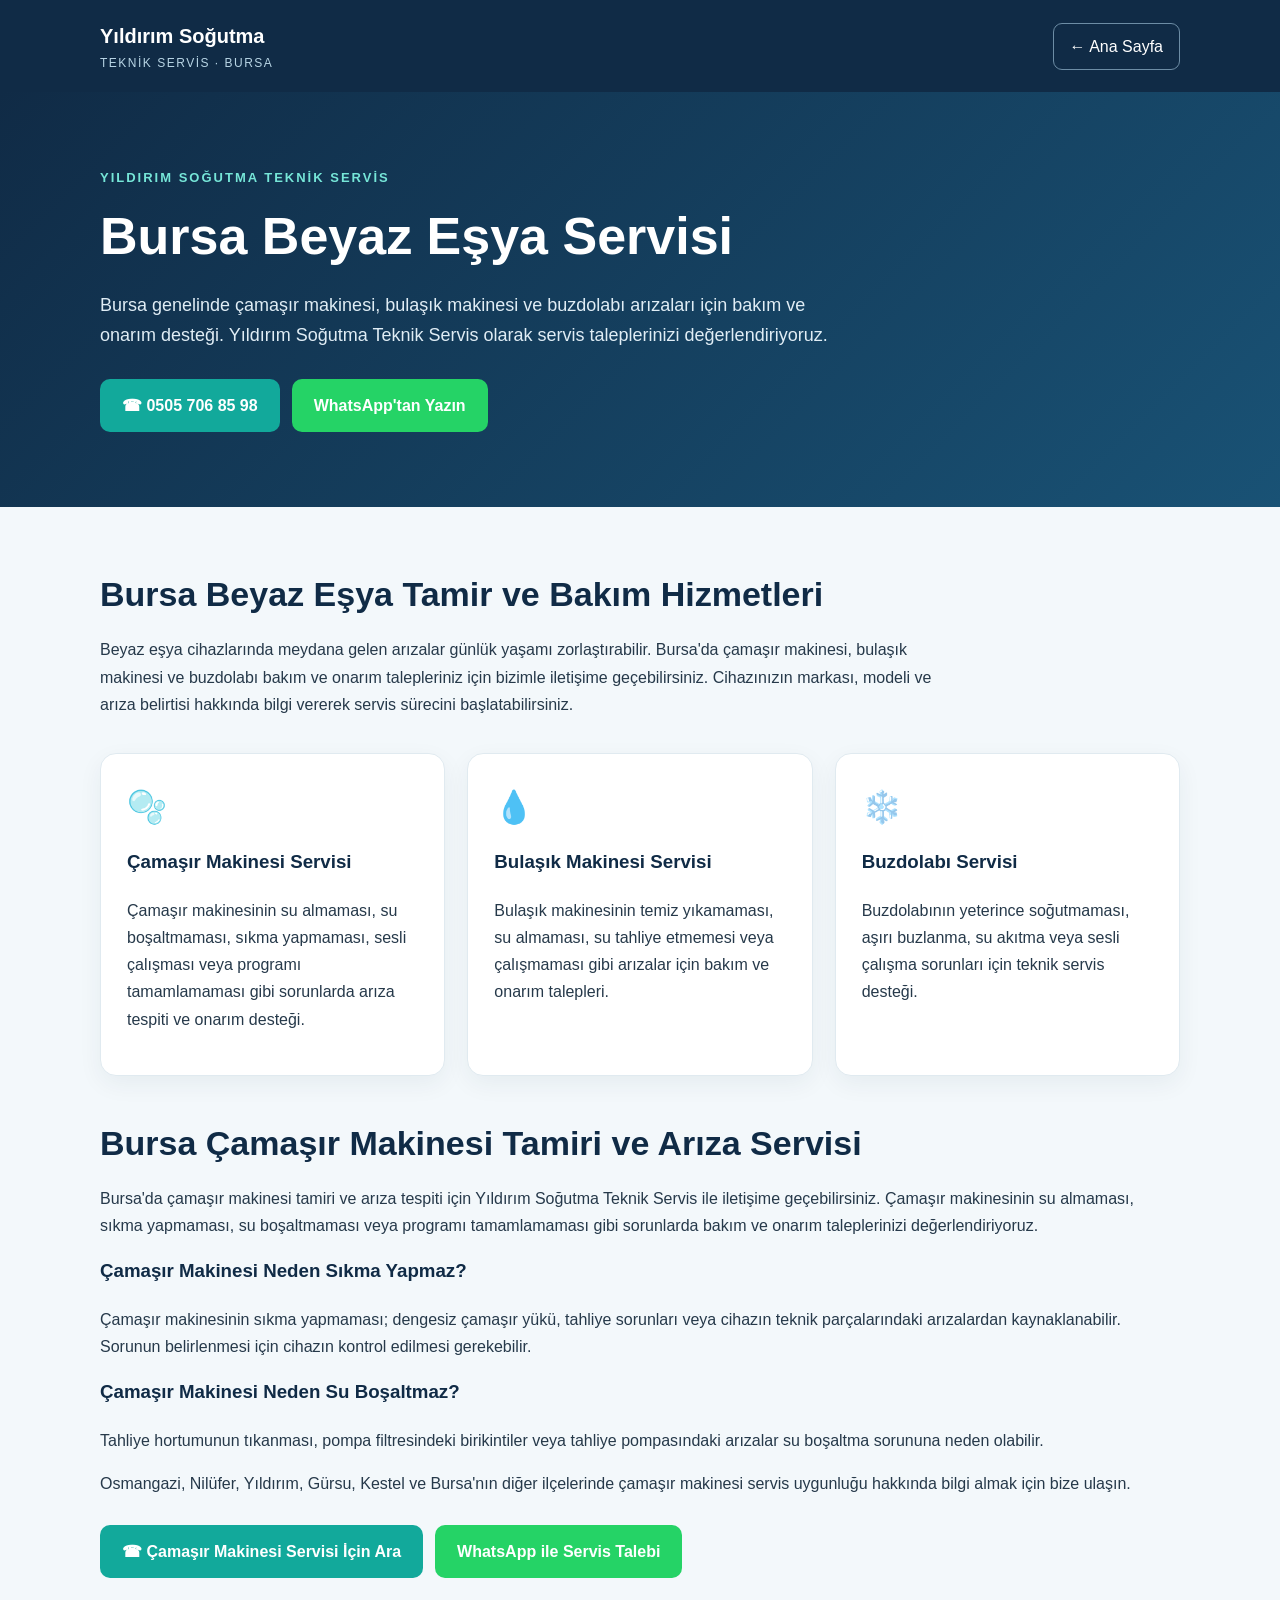
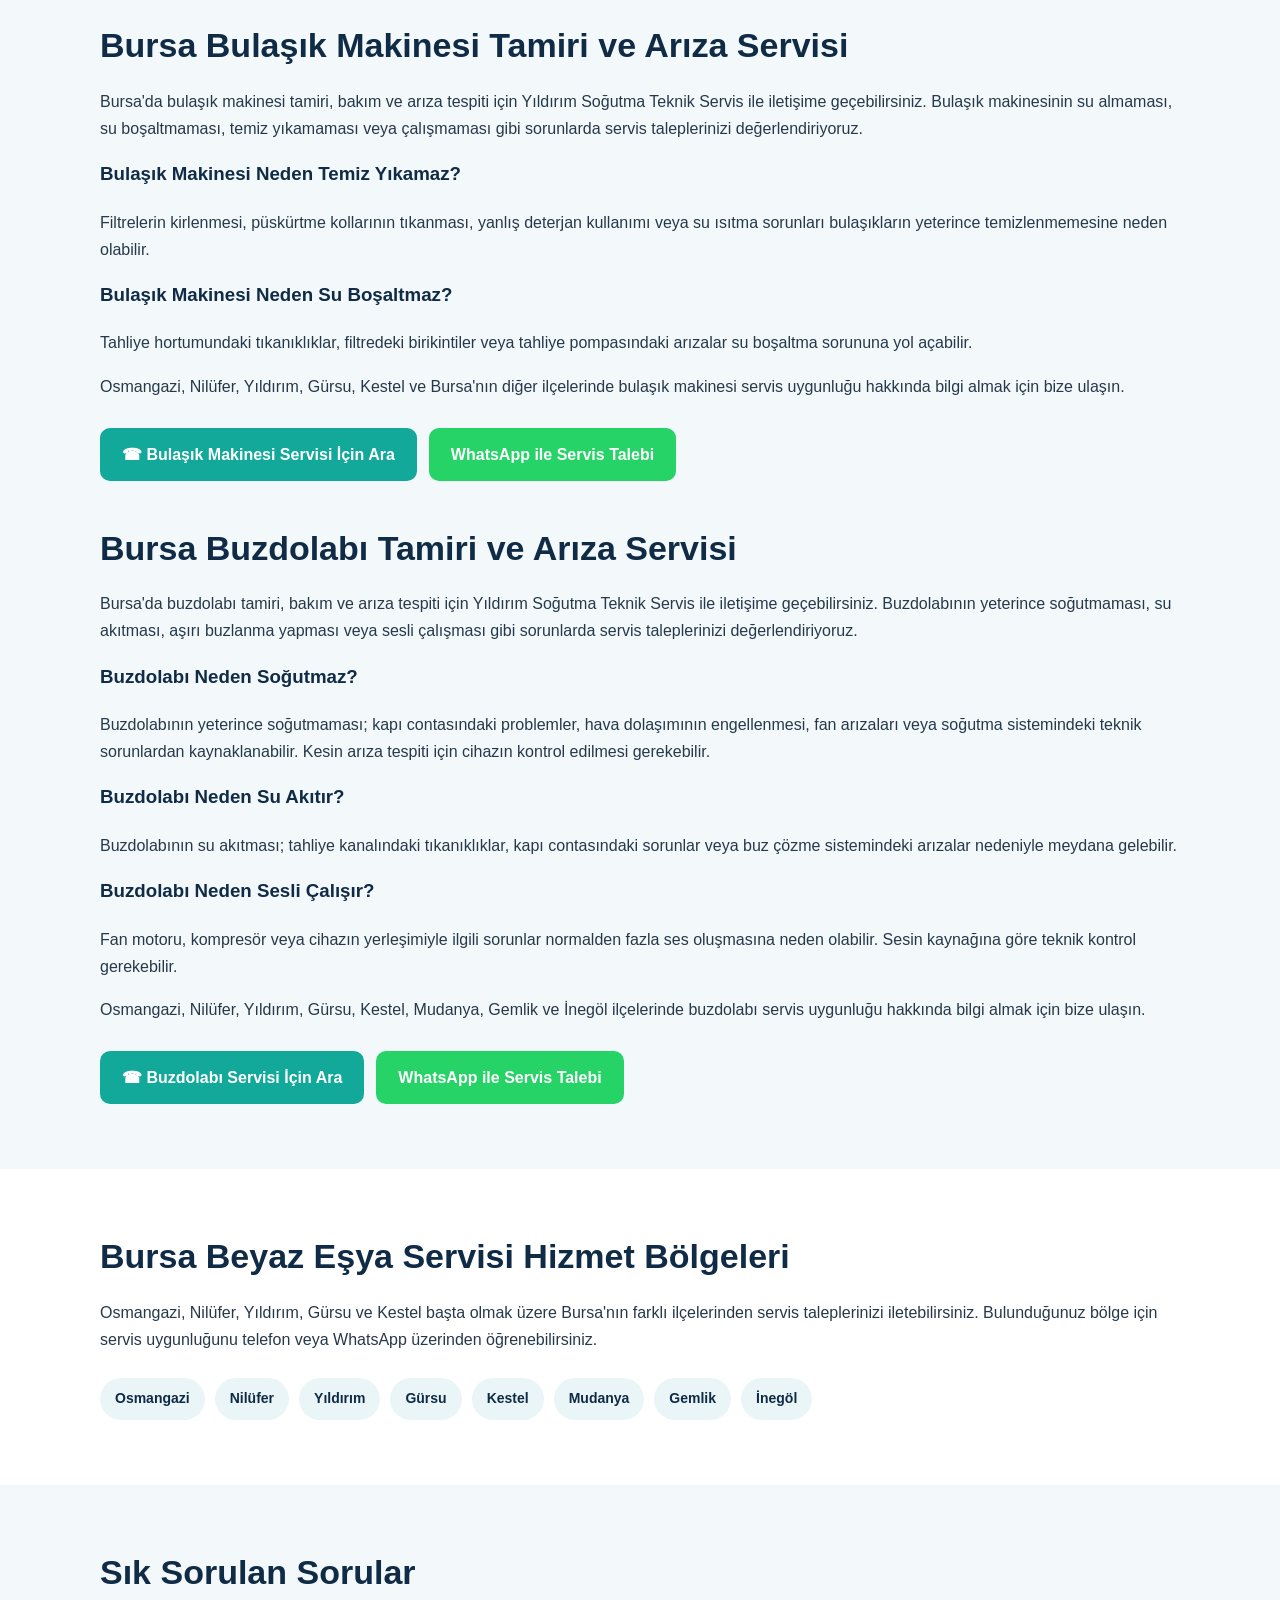
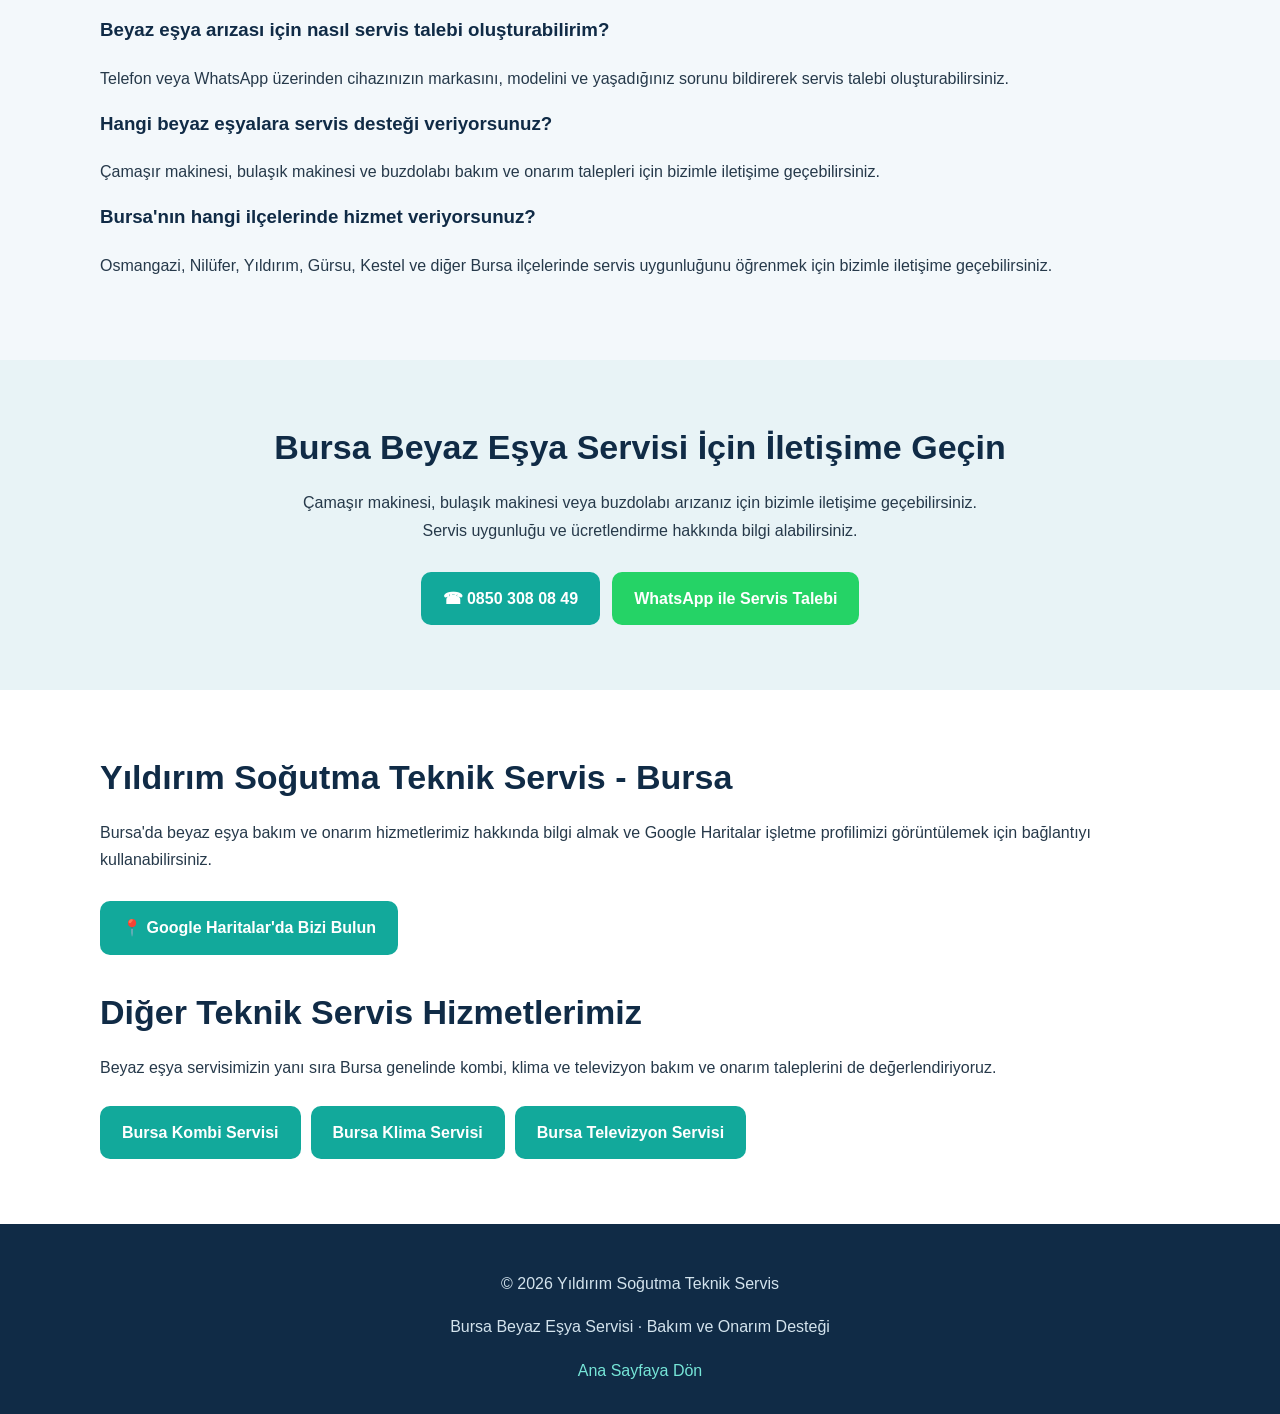
==== commit 9427e329: "Update beyaz-esya-servisi.html" ====
--- a/beyaz-esya-servisi.html
+++ b/beyaz-esya-servisi.html
@@ -451,6 +451,70 @@
   </div>
 </div>
 
+<div style="margin-top:45px;">
+  <h2>Bursa Buzdolabı Tamiri ve Arıza Servisi</h2>
+
+  <p>
+    Bursa'da buzdolabı tamiri, bakım ve arıza
+    tespiti için Yıldırım Soğutma Teknik Servis
+    ile iletişime geçebilirsiniz. Buzdolabının
+    yeterince soğutmaması, su akıtması,
+    aşırı buzlanma yapması veya sesli çalışması
+    gibi sorunlarda servis taleplerinizi
+    değerlendiriyoruz.
+  </p>
+
+  <h3>Buzdolabı Neden Soğutmaz?</h3>
+  <p>
+    Buzdolabının yeterince soğutmaması;
+    kapı contasındaki problemler, hava
+    dolaşımının engellenmesi, fan arızaları
+    veya soğutma sistemindeki teknik
+    sorunlardan kaynaklanabilir.
+    Kesin arıza tespiti için cihazın
+    kontrol edilmesi gerekebilir.
+  </p>
+
+  <h3>Buzdolabı Neden Su Akıtır?</h3>
+  <p>
+    Buzdolabının su akıtması; tahliye
+    kanalındaki tıkanıklıklar, kapı
+    contasındaki sorunlar veya buz çözme
+    sistemindeki arızalar nedeniyle
+    meydana gelebilir.
+  </p>
+
+  <h3>Buzdolabı Neden Sesli Çalışır?</h3>
+  <p>
+    Fan motoru, kompresör veya cihazın
+    yerleşimiyle ilgili sorunlar normalden
+    fazla ses oluşmasına neden olabilir.
+    Sesin kaynağına göre teknik kontrol
+    gerekebilir.
+  </p>
+
+  <p>
+    Osmangazi, Nilüfer, Yıldırım, Gürsu,
+    Kestel, Mudanya, Gemlik ve İnegöl
+    ilçelerinde buzdolabı servis uygunluğu
+    hakkında bilgi almak için bize ulaşın.
+  </p>
+
+  <div class="buttons">
+    <a class="btn btn-phone"
+       href="tel:+905057068598">
+      ☎ Buzdolabı Servisi İçin Ara
+    </a>
+
+    <a class="btn btn-wa"
+       href="https://wa.me/905057068598?text=Bursa%20buzdolab%C4%B1%20tamiri%20i%C3%A7in%20bilgi%20almak%20istiyorum."
+       target="_blank"
+       rel="noopener noreferrer">
+      WhatsApp ile Servis Talebi
+    </a>
+  </div>
+</div>
+
     </div>
   </section>
 
